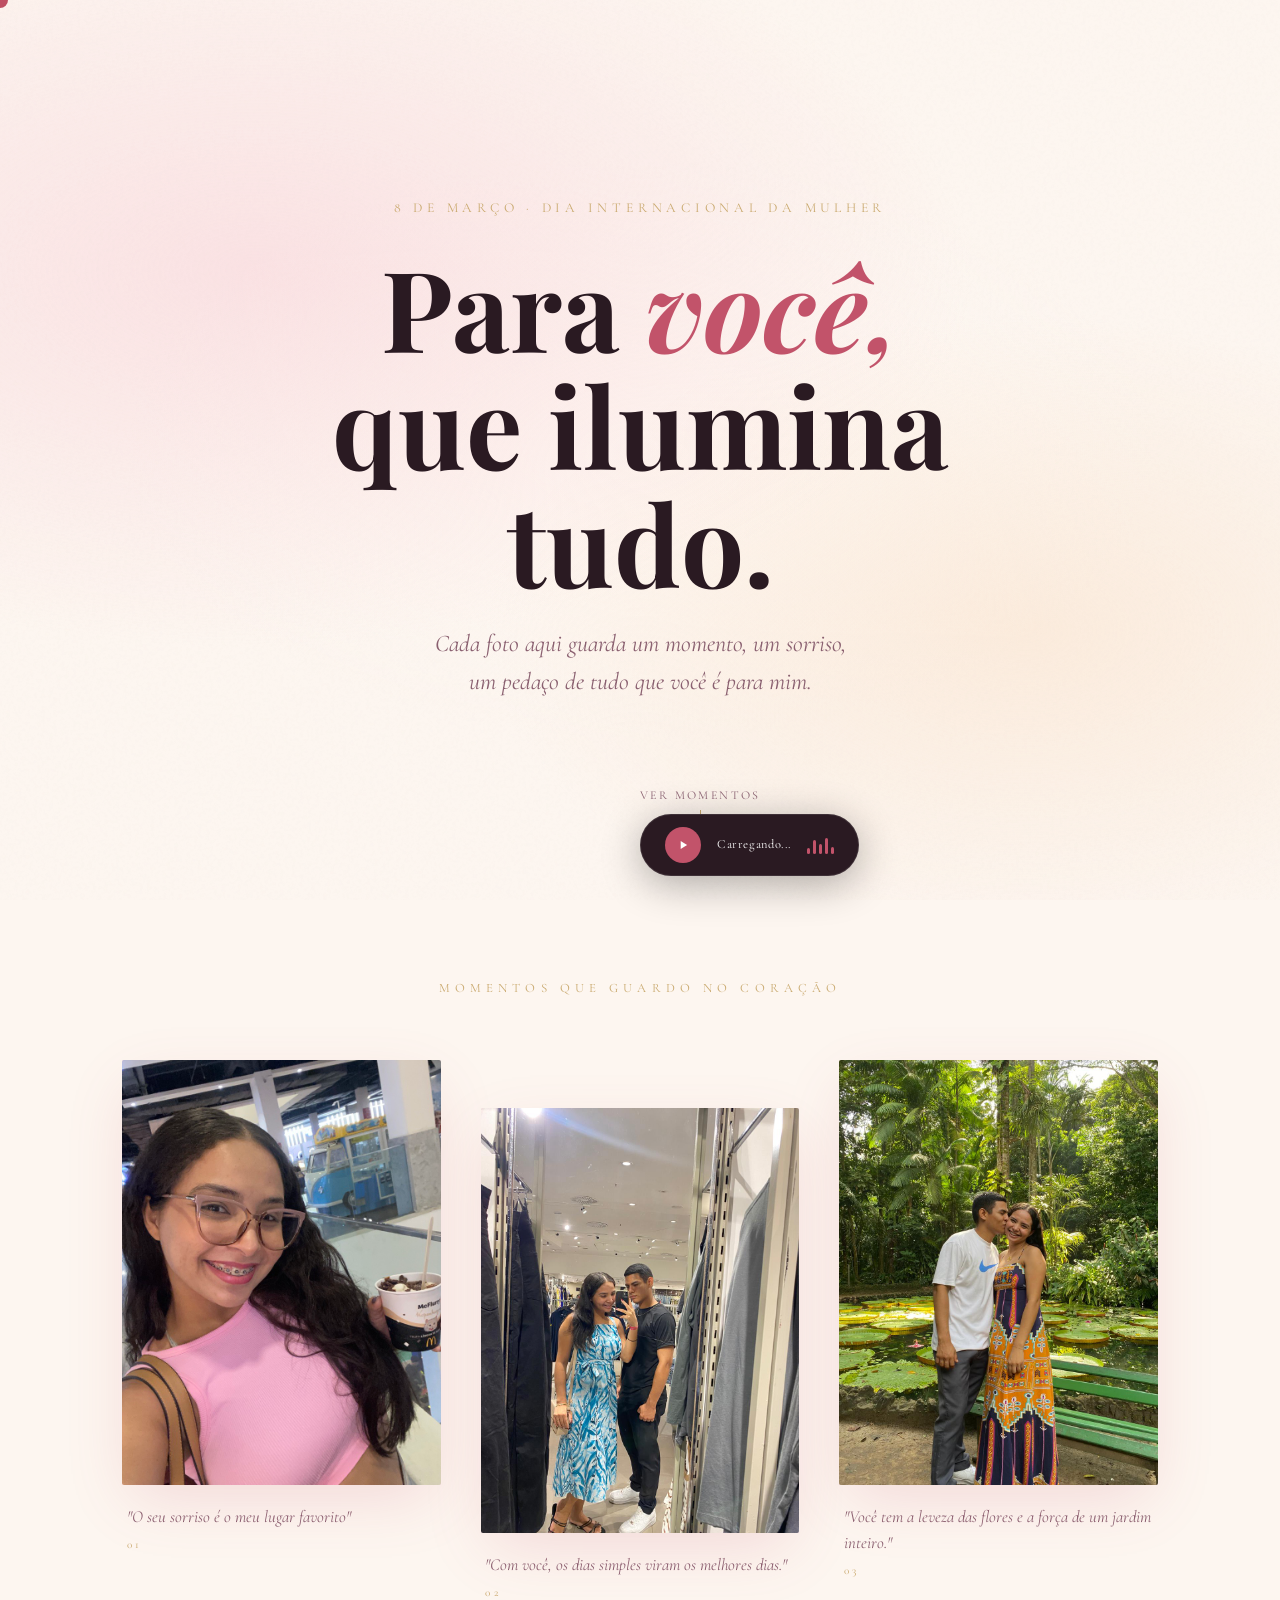
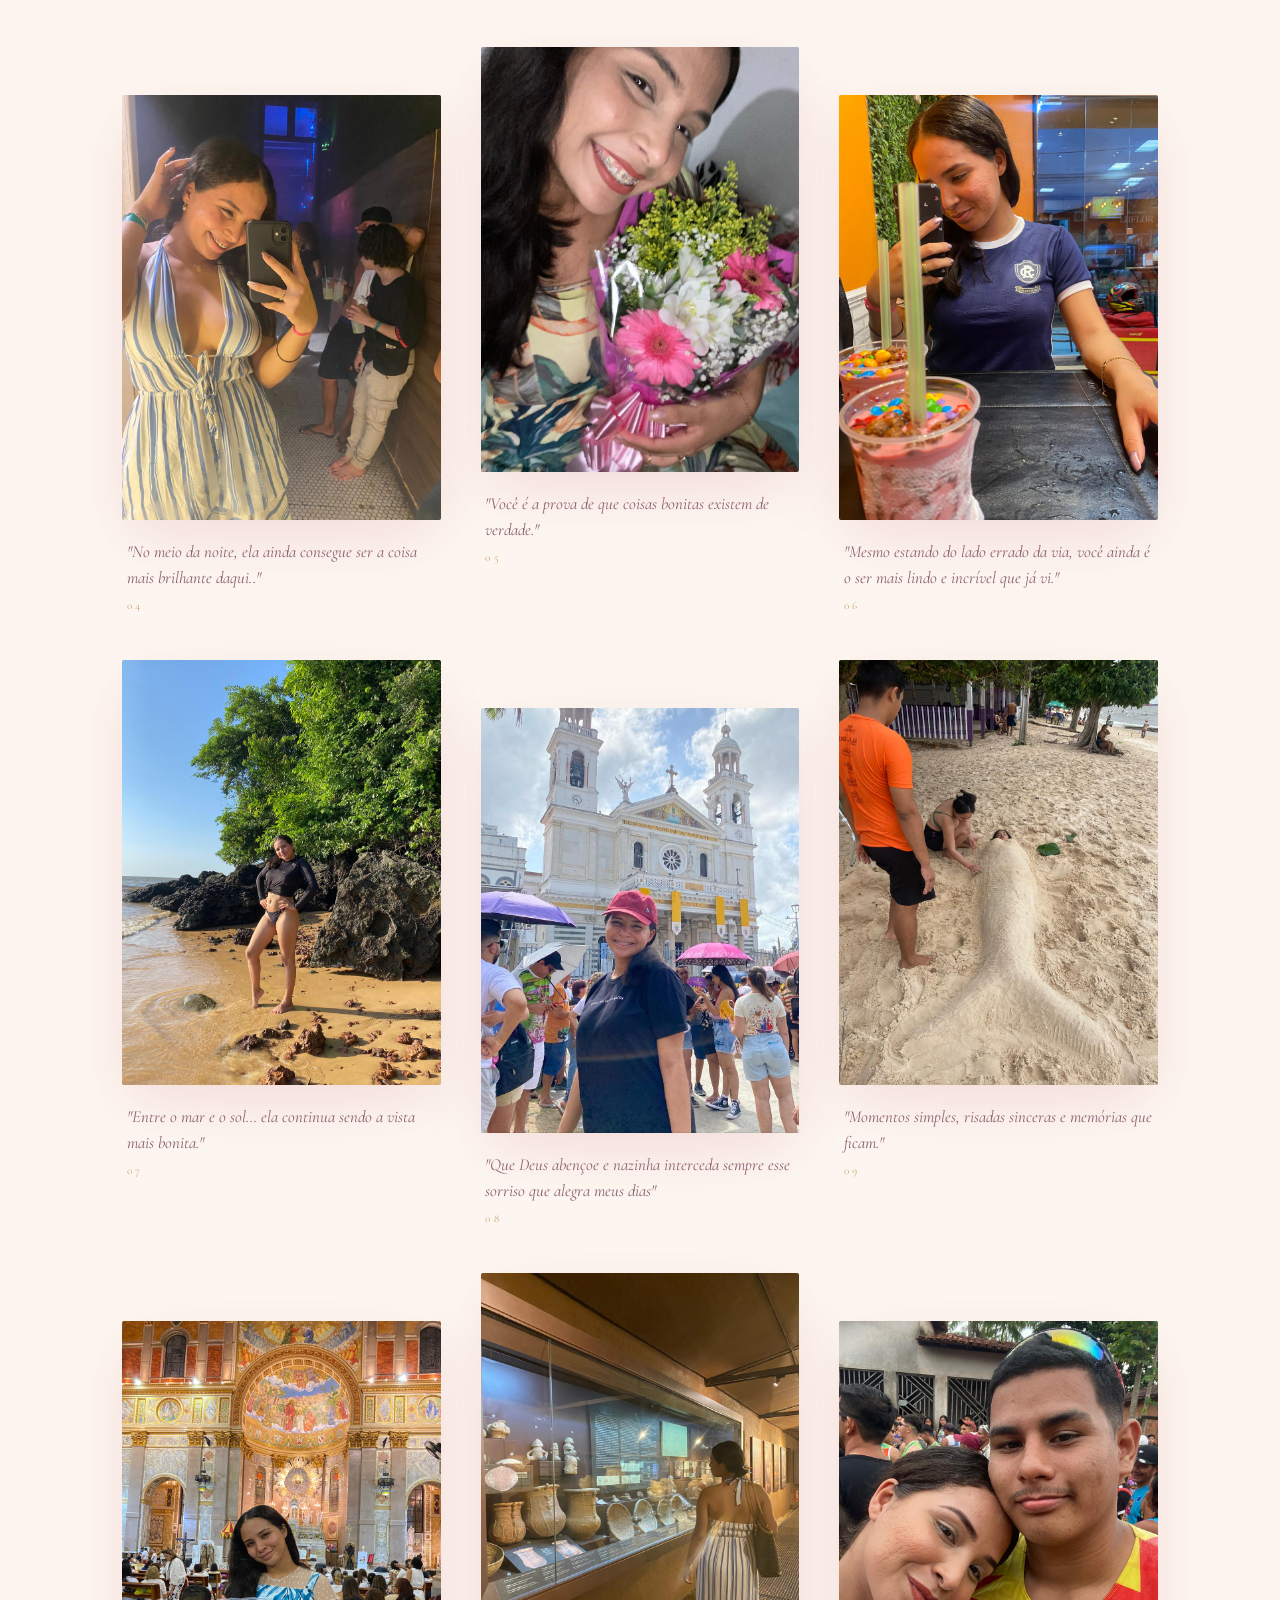
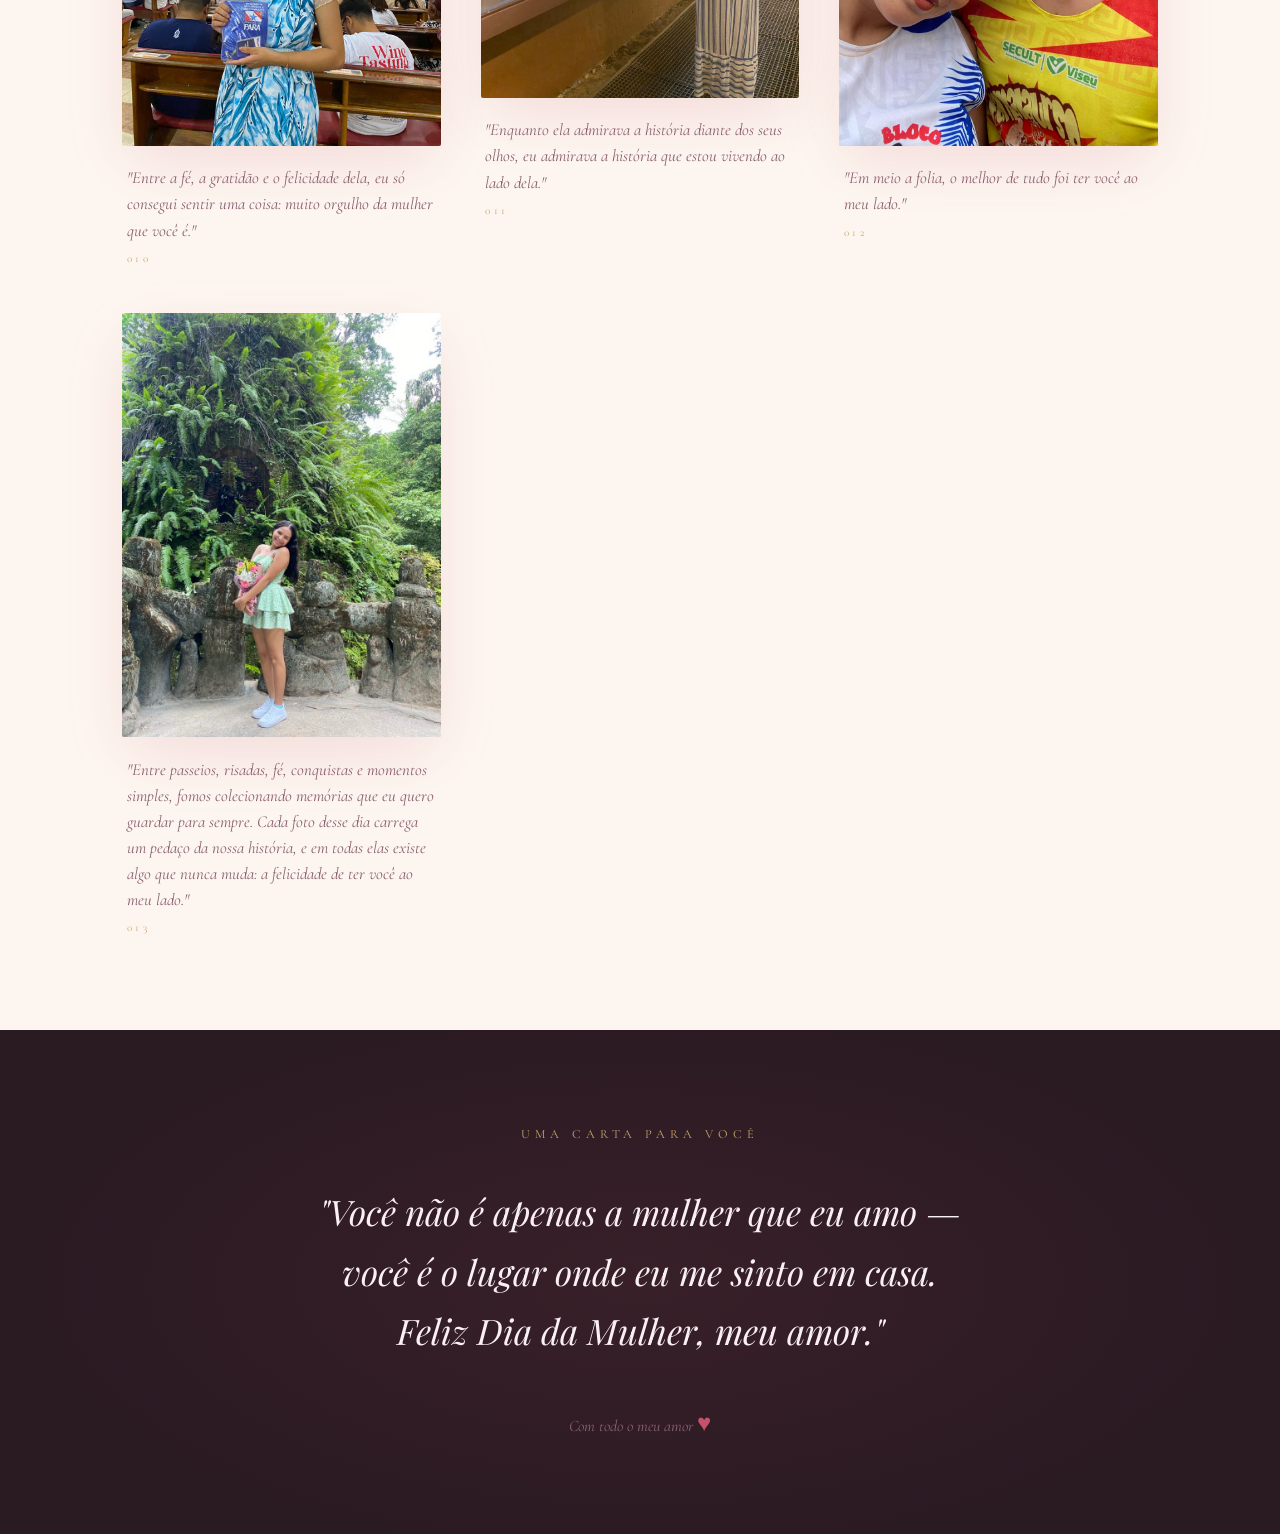
==== amor.html @ d24e7428 "feat: adicionando a pagina de jogo" ====
<!DOCTYPE html>
<html lang="pt-BR">
<head>
  <meta charset="UTF-8" />
  <meta name="viewport" content="width=device-width, initial-scale=1.0"/>
  <title>Para Você — 8 de Março 💐</title>
  <link href="https://fonts.googleapis.com/css2?family=Playfair+Display:ital,wght@0,400;0,700;1,400;1,700&family=Cormorant+Garamond:ital,wght@0,300;0,400;1,300;1,400&display=swap" rel="stylesheet"/>
  <link rel="stylesheet" href="style.css"/>
</head>
<body>

  <div id="cursor"></div>
  <div id="petals"></div>

  <section id="hero">
    <div class="petal-bg"></div>
    <p class="hero-date">8 de Março · Dia Internacional da Mulher</p>
    <h1 class="hero-title">Para <em>você,</em><br>que ilumina<br>tudo.</h1>
    <p class="hero-sub">
      Cada foto aqui guarda um momento, um sorriso,<br>
      um pedaço de tudo que você é para mim.
    </p>
    <div class="scroll-hint">
      ver momentos
      <span></span>
    </div>
  </section>

  <section id="gallery">
    <p class="section-label">Momentos que guardo no coração</p>
    <div class="photo-grid" id="photoGrid"></div>
  </section>

  <section id="carta">
    <p class="carta-label">Uma carta para você</p>
    <p class="carta-text">
      "Você não é apenas a mulher que eu amo —<br>
      você é o lugar onde eu me sinto em casa.<br>
      Feliz Dia da Mulher, meu amor."
    </p>
    <p class="carta-assinatura">
      Com todo o meu amor <span class="heart-deco">♥</span>
    </p>
  </section>

  <div id="music-bar">
    <button class="music-btn" id="playBtn" title="Play/Pause">
      <svg id="playIcon"  viewBox="0 0 24 24"><path d="M8 5v14l11-7z"/></svg>
      <svg id="pauseIcon" viewBox="0 0 24 24" style="display:none"><path d="M6 19h4V5H6zm8-14v14h4V5z"/></svg>
    </button>
    <div class="music-info">
      <span class="music-title"  id="musicTitle">Carregando...</span>
      <span class="music-artist" id="musicArtist"></span>
    </div>
    <div class="bars" id="bars">
      <span></span><span></span><span></span><span></span><span></span>
    </div>
  </div>

  <div id="yt-player" style="display:none"></div>

  <script src="script.js"></script>
  <script src="https://www.youtube.com/iframe_api"></script>
</body>
</html>
---- style.css ----
*, *::before, *::after { margin: 0; padding: 0; box-sizing: border-box; }

:root {
  --rose:  #c2536a;
  --blush: #f2d0d8;
  --gold:  #c9a96e;
  --cream: #fdf6f0;
  --dark:  #2a1a22;
  --muted: #8a6070;
}

html { scroll-behavior: smooth; }

body {
  background-color: var(--cream);
  color: var(--dark);
  font-family: 'Cormorant Garamond', serif;
  overflow-x: hidden;
  cursor: none;
}

/* ── GRAIN OVERLAY ── */
body::before {
  content: '';
  position: fixed; inset: 0; z-index: 0;
  background-image: url("data:image/svg+xml,%3Csvg viewBox='0 0 256 256' xmlns='http://www.w3.org/2000/svg'%3E%3Cfilter id='n'%3E%3CfeTurbulence type='fractalNoise' baseFrequency='.9' numOctaves='4' stitchTiles='stitch'/%3E%3C/filter%3E%3Crect width='100%25' height='100%25' filter='url(%23n)' opacity='.04'/%3E%3C/svg%3E");
  pointer-events: none; opacity: .5;
}

/* ── CURSOR ── */
#cursor {
  position: fixed; width: 16px; height: 16px;
  background: var(--rose); border-radius: 50%;
  pointer-events: none; z-index: 9999;
  transform: translate(-50%, -50%);
  transition: transform .15s, width .2s, height .2s;
  mix-blend-mode: multiply;
}

/* ══════ HERO ══════ */
#hero {
  position: relative; min-height: 100vh;
  display: flex; flex-direction: column;
  align-items: center; justify-content: center;
  text-align: center; padding: 3rem 2rem;
  overflow: hidden;
}

.petal-bg {
  position: absolute; inset: 0; z-index: 0;
  background:
    radial-gradient(ellipse 80% 60% at 20% 30%, #f7cdd680 0%, transparent 70%),
    radial-gradient(ellipse 60% 50% at 80% 70%, #f9e0c880 0%, transparent 70%),
    radial-gradient(ellipse 50% 40% at 50% 50%, #fdf6f0 0%, transparent 80%);
}

.hero-date {
  position: relative; z-index: 1;
  font-size: .85rem; letter-spacing: .35em; text-transform: uppercase;
  color: var(--gold); margin-bottom: 2rem;
  opacity: 0; animation: fadeUp .8s .2s forwards;
}

.hero-title {
  position: relative; z-index: 1;
  font-family: 'Playfair Display', serif;
  font-size: clamp(3rem, 9vw, 7rem);
  line-height: 1.05; color: var(--dark);
  opacity: 0; animation: fadeUp .9s .4s forwards;
}

.hero-title em {
  font-style: italic; color: var(--rose);
}

.hero-sub {
  position: relative; z-index: 1;
  font-size: clamp(1.1rem, 2.5vw, 1.5rem);
  color: var(--muted); margin-top: 1.5rem; max-width: 480px;
  line-height: 1.6; font-style: italic;
  opacity: 0; animation: fadeUp 1s .7s forwards;
}

.scroll-hint {
  position: absolute; bottom: 2.5rem; left: 50%; transform: translateX(-50%);
  z-index: 1; display: flex; flex-direction: column; align-items: center;
  gap: .5rem; color: var(--muted); font-size: .75rem; letter-spacing: .2em;
  text-transform: uppercase; opacity: 0; animation: fadeUp .8s 1.3s forwards;
}

.scroll-hint span {
  width: 1px; height: 50px; background: var(--gold); display: block;
  animation: lineGrow 1.5s 1.5s infinite; transform-origin: top;
}

/* ══════ GALLERY ══════ */
#gallery {
  padding: 5rem 2rem 6rem;
  max-width: 1100px; margin: 0 auto;
}

.section-label {
  text-align: center; font-size: .8rem; letter-spacing: .4em;
  text-transform: uppercase; color: var(--gold); margin-bottom: 4rem;
}

.photo-grid {
  display: grid;
  grid-template-columns: repeat(auto-fill, minmax(300px, 1fr));
  gap: 3rem 2.5rem;
}

.photo-card {
  position: relative;
  opacity: 0; transform: translateY(40px);
  transition: opacity .7s ease, transform .7s ease;
}

.photo-card.visible {
  opacity: 1; transform: translateY(0);
}

.photo-card:nth-child(even) { margin-top: 3rem; }

.photo-wrap {
  position: relative; overflow: hidden;
  border-radius: 2px;
  aspect-ratio: 3/4;
  background: var(--blush);
  box-shadow: 0 20px 60px -10px #c2536a30;
}

.photo-wrap img {
  width: 100%; height: 100%;
  object-fit: cover;
  transition: transform .7s cubic-bezier(.25,.46,.45,.94);
}

.photo-card:hover .photo-wrap img { transform: scale(1.06); }

.photo-overlay {
  position: absolute; inset: 0;
  background: linear-gradient(to top, #2a1a22ee 0%, #2a1a2200 55%);
  display: flex; align-items: flex-end;
  padding: 1.8rem 1.5rem;
  opacity: 0; transition: opacity .5s;
}

.photo-card:hover .photo-overlay { opacity: 1; }

.overlay-phrase {
  font-family: 'Playfair Display', serif;
  font-style: italic;
  font-size: 1.1rem; color: #fff;
  line-height: 1.45;
}

.photo-caption {
  margin-top: 1.2rem; padding: 0 .3rem;
}

.photo-caption .phrase {
  font-size: 1.05rem; color: var(--muted);
  font-style: italic; line-height: 1.55;
}

.photo-caption .number {
  font-size: .7rem; letter-spacing: .3em;
  color: var(--gold); text-transform: uppercase;
  margin-top: .5rem; display: block;
}

/* ══════ CARTA ══════ */
#carta {
  background: var(--dark);
  color: var(--cream);
  padding: 6rem 2rem;
  text-align: center;
  position: relative; overflow: hidden;
}

#carta::before {
  content: ''; position: absolute; inset: 0;
  background: radial-gradient(ellipse 70% 80% at 50% 50%, #c2536a18, transparent 70%);
}

.carta-label {
  font-size: .78rem; letter-spacing: .4em; text-transform: uppercase;
  color: var(--gold); margin-bottom: 2.5rem; position: relative;
}

.carta-text {
  font-family: 'Playfair Display', serif;
  font-size: clamp(1.4rem, 3.5vw, 2.2rem);
  font-style: italic; line-height: 1.7;
  max-width: 680px; margin: 0 auto;
  color: #f9eff4; position: relative;
}

.carta-assinatura {
  margin-top: 3rem; font-size: 1rem;
  color: var(--muted); position: relative;
  font-style: italic;
}

.heart-deco {
  display: inline-block;
  color: var(--rose); font-size: 1.5rem;
  animation: pulse 1.5s infinite;
}

#music-bar {
  position: fixed; bottom: 1.5rem; left: 50%;
  transform: translateX(-50%);
  z-index: 1000;
  background: var(--dark);
  border: 1px solid #ffffff18;
  border-radius: 50px;
  padding: .75rem 1.5rem;
  display: flex; align-items: center; gap: 1rem;
  backdrop-filter: blur(10px);
  box-shadow: 0 8px 40px #00000050;
  opacity: 0; animation: fadeUp .8s 1.8s forwards;
}

.music-btn {
  width: 36px; height: 36px; border-radius: 50%;
  background: var(--rose); border: none; cursor: pointer;
  display: flex; align-items: center; justify-content: center;
  transition: transform .2s, background .2s;
}

.music-btn:hover { transform: scale(1.1); background: #d46278; }

.music-btn svg { width: 14px; height: 14px; fill: #fff; }

.music-info { display: flex; flex-direction: column; gap: .1rem; }

.music-title {
  font-size: .78rem; color: #fff; letter-spacing: .05em;
  white-space: nowrap; max-width: 180px; overflow: hidden;
  text-overflow: ellipsis;
}

.music-artist {
  font-size: .68rem; color: var(--muted); font-style: italic;
}

.bars {
  display: flex; align-items: flex-end; gap: 3px; height: 18px;
}

.bars span {
  width: 3px; background: var(--rose); border-radius: 2px;
  animation: barDance .8s infinite ease-in-out;
}

.bars span:nth-child(1) { height: 6px;  animation-delay: 0s;   }
.bars span:nth-child(2) { height: 14px; animation-delay: .15s; }
.bars span:nth-child(3) { height: 10px; animation-delay: .3s;  }
.bars span:nth-child(4) { height: 16px; animation-delay: .1s;  }
.bars span:nth-child(5) { height: 7px;  animation-delay: .25s; }

.bars.paused span { animation-play-state: paused; }

.petal {
  position: fixed; top: -40px; pointer-events: none;
  z-index: 1; font-size: 1.2rem;
  animation: petalFall linear infinite;
  opacity: .7;
}

@keyframes fadeUp {
  from { opacity: 0; transform: translateY(28px); }
  to   { opacity: 1; transform: translateY(0); }
}
@keyframes lineGrow {
  0%, 100% { transform: scaleY(0); opacity: 0; }
  50%       { transform: scaleY(1); opacity: 1; }
}
@keyframes pulse {
  0%, 100% { transform: scale(1); }
  50%       { transform: scale(1.25); }
}
@keyframes barDance {
  0%, 100% { transform: scaleY(.4); }
  50%       { transform: scaleY(1); }
}
@keyframes petalFall {
  0%   { transform: translateY(0) rotate(0deg);     opacity: .8; }
  100% { transform: translateY(110vh) rotate(360deg); opacity: 0; }
}

@media (max-width: 600px) {
  .photo-card:nth-child(even) { margin-top: 0; }
  .photo-grid { gap: 2rem 1.5rem; }
}
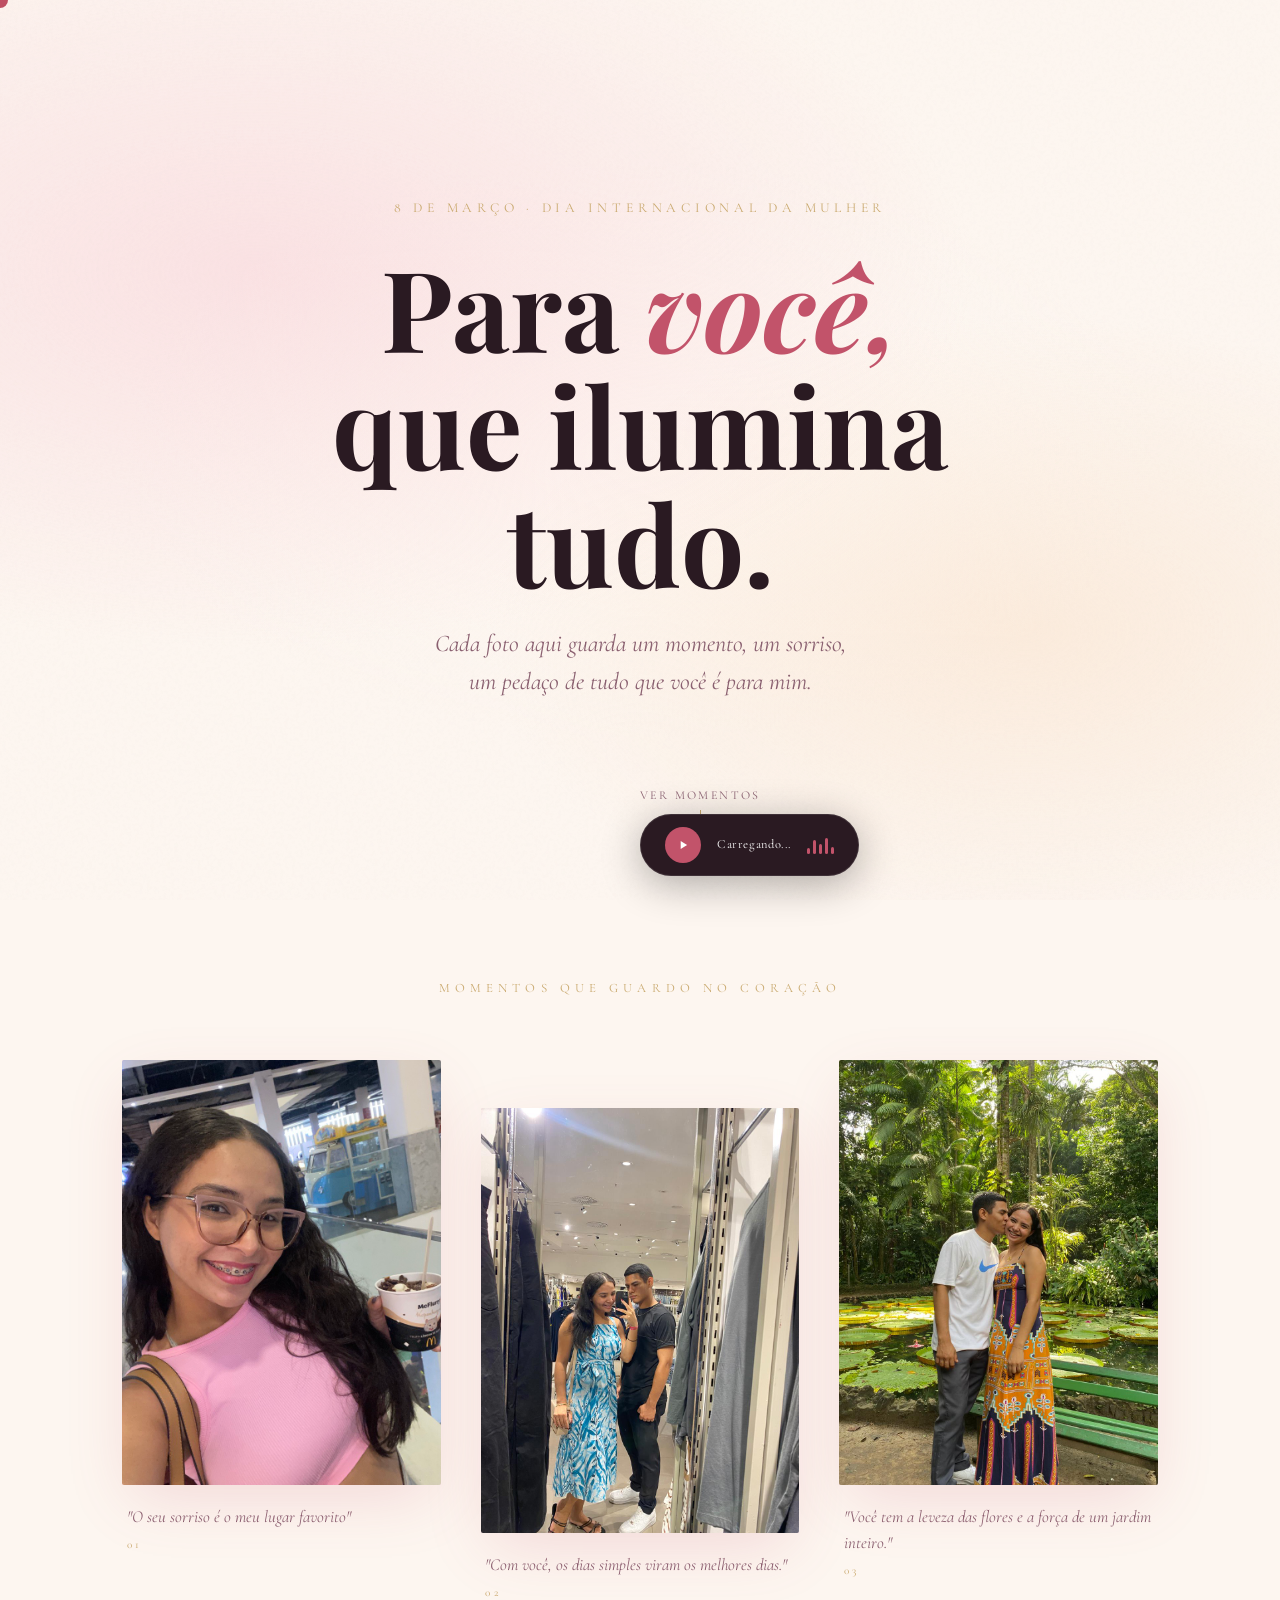
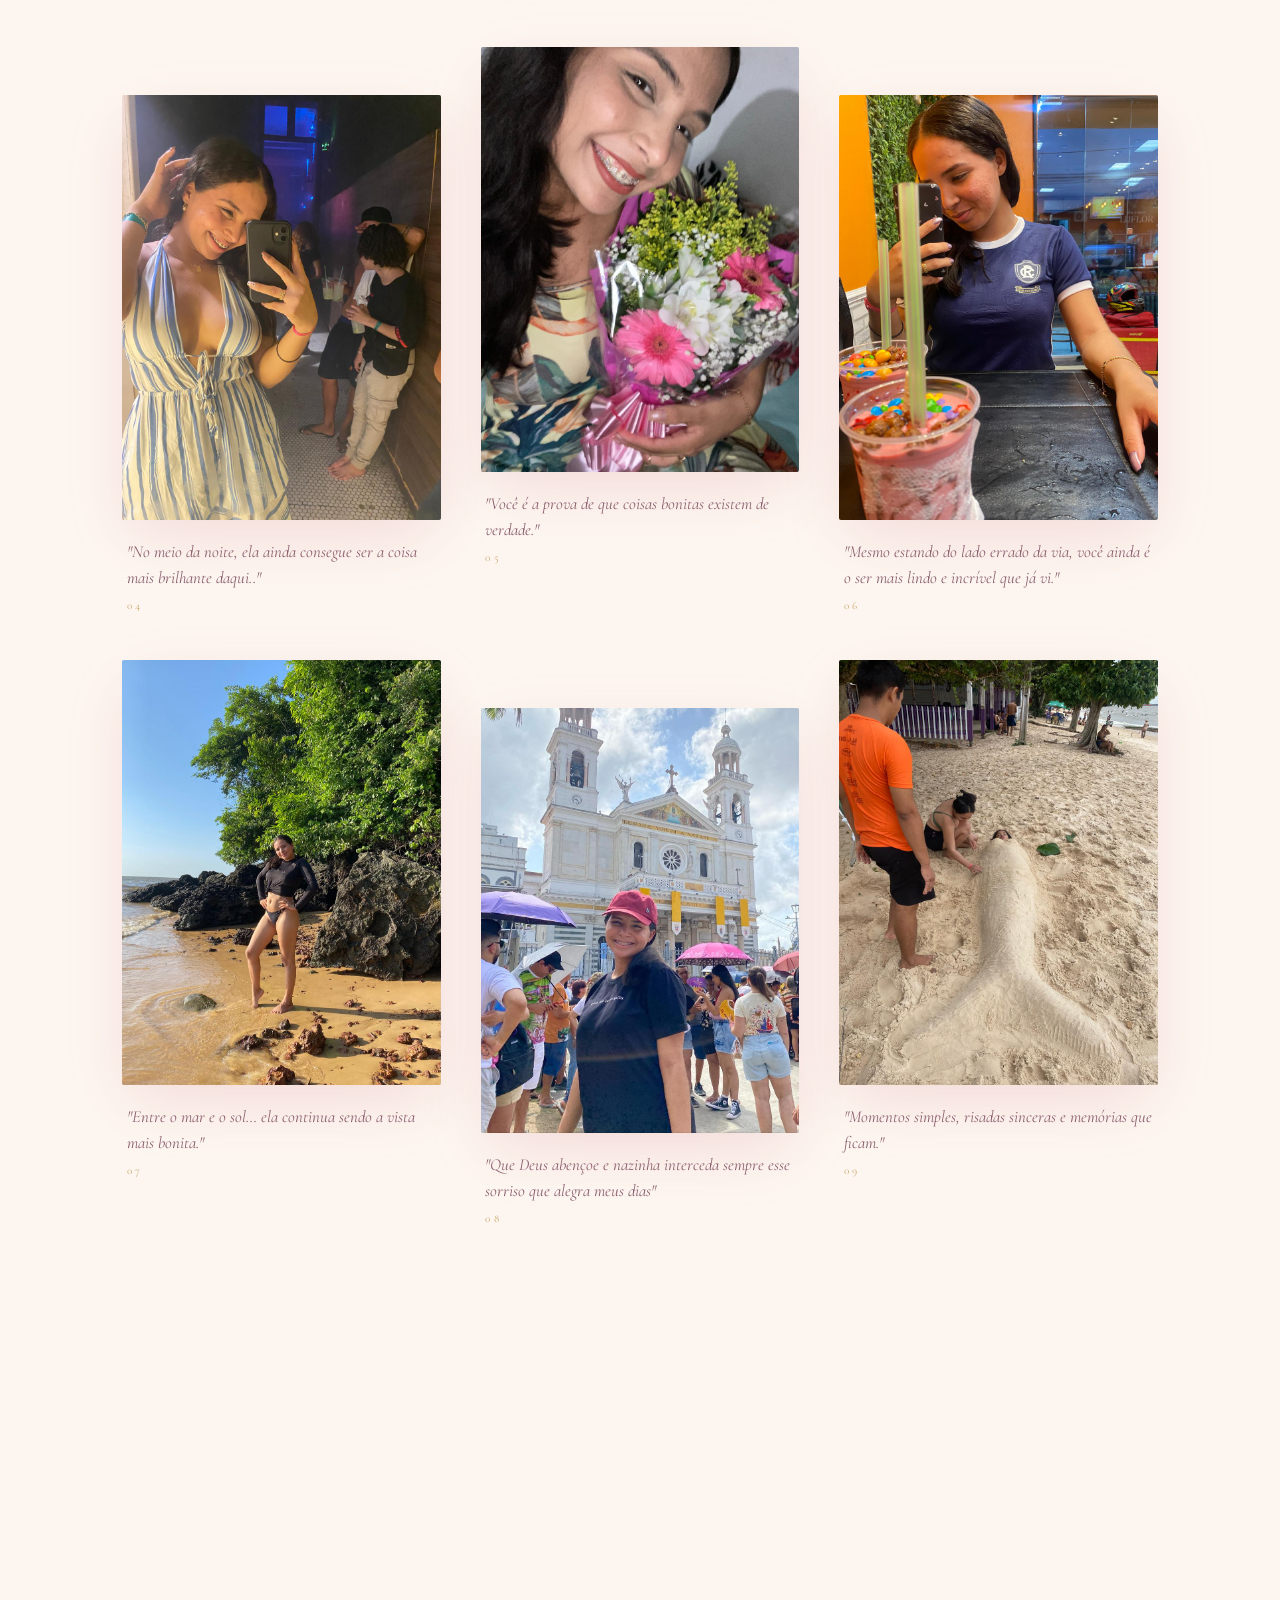
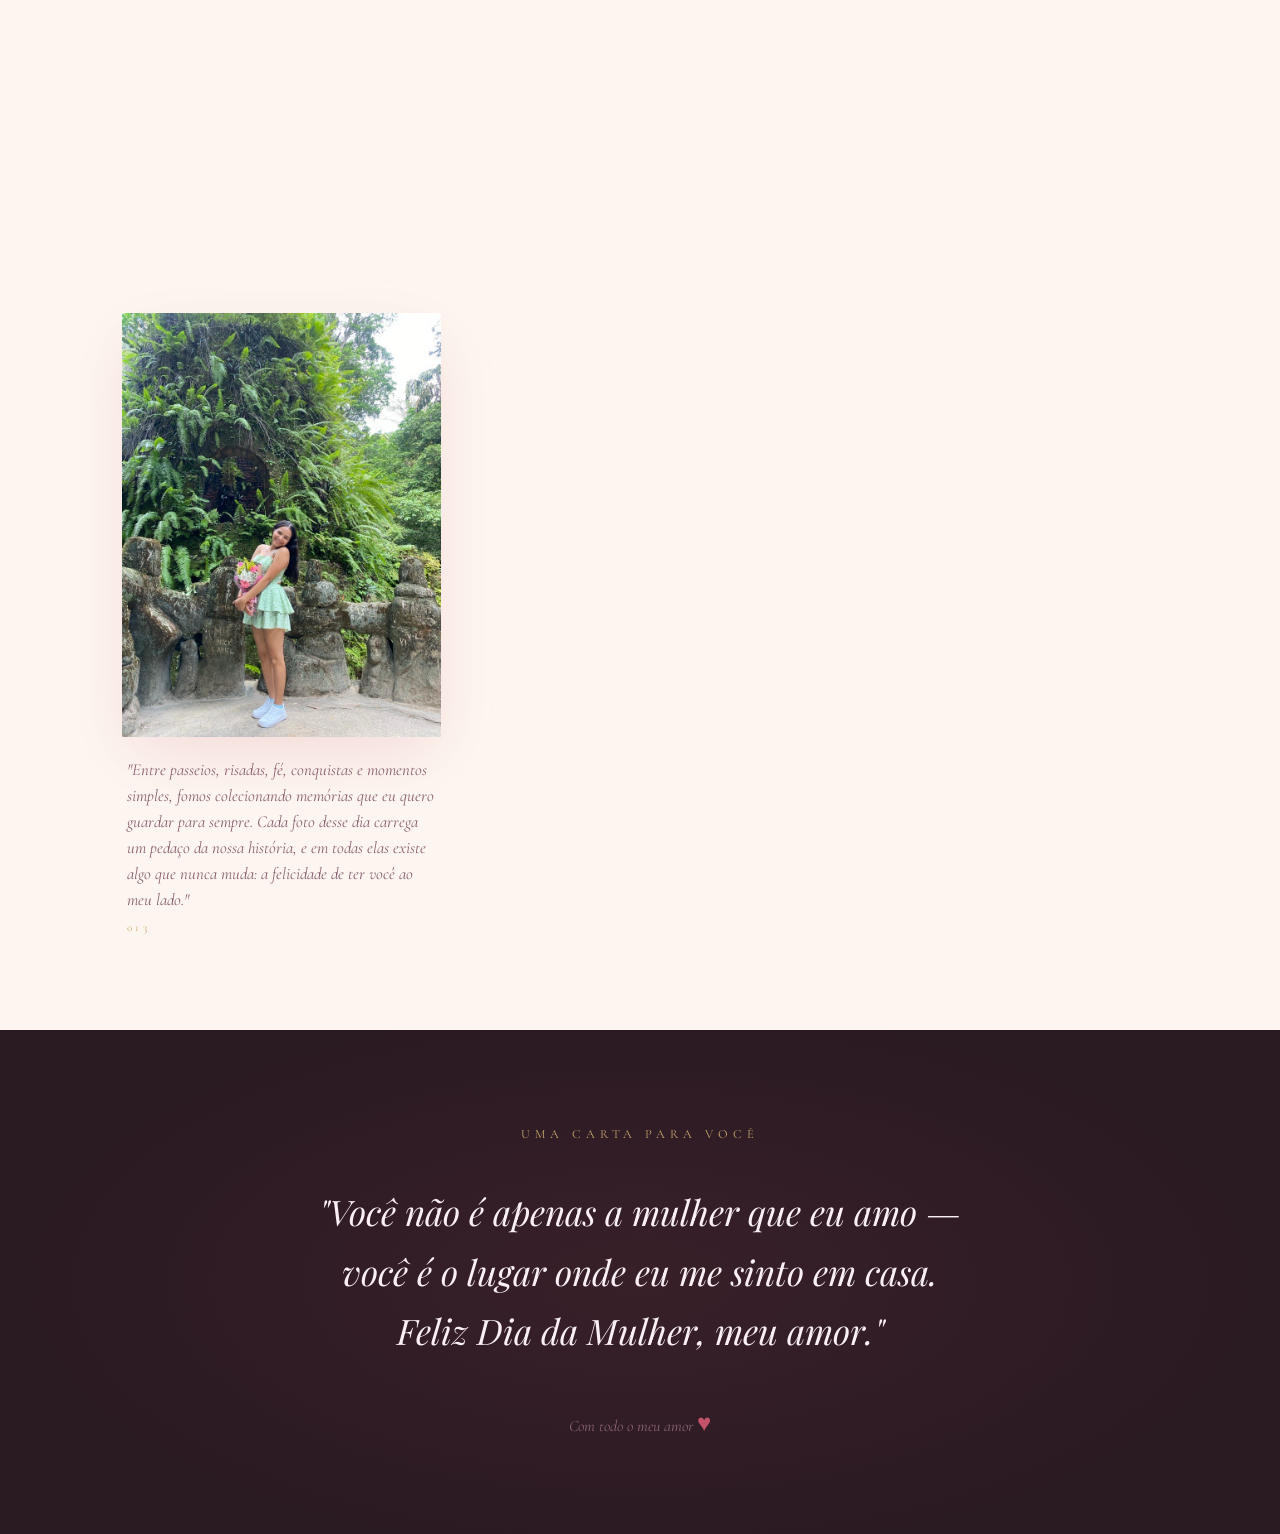
==== commit e3f725a3: "feat: adicioando novas imagens ao jogo de pares" ====
--- a/amor.html
+++ b/amor.html
@@ -5,7 +5,7 @@
   <meta name="viewport" content="width=device-width, initial-scale=1.0"/>
   <title>Para Você — 8 de Março 💐</title>
   <link href="https://fonts.googleapis.com/css2?family=Playfair+Display:ital,wght@0,400;0,700;1,400;1,700&family=Cormorant+Garamond:ital,wght@0,300;0,400;1,300;1,400&display=swap" rel="stylesheet"/>
-  <link rel="stylesheet" href="style.css"/>
+  <link rel="stylesheet" href="amor-meu.css"/>
 </head>
 <body>
 
@@ -59,7 +59,7 @@
 
   <div id="yt-player" style="display:none"></div>
 
-  <script src="script.js"></script>
+  <script src="amor-meu.js"></script>
   <script src="https://www.youtube.com/iframe_api"></script>
 </body>
 </html>
--- a/amor-meu.css
+++ b/amor-meu.css
@@ -0,0 +1,297 @@
+*, *::before, *::after { margin: 0; padding: 0; box-sizing: border-box; }
+
+:root {
+  --rose:  #c2536a;
+  --blush: #f2d0d8;
+  --gold:  #c9a96e;
+  --cream: #fdf6f0;
+  --dark:  #2a1a22;
+  --muted: #8a6070;
+}
+
+html { scroll-behavior: smooth; }
+
+body {
+  background-color: var(--cream);
+  color: var(--dark);
+  font-family: 'Cormorant Garamond', serif;
+  overflow-x: hidden;
+  cursor: none;
+}
+
+/* ── GRAIN OVERLAY ── */
+body::before {
+  content: '';
+  position: fixed; inset: 0; z-index: 0;
+  background-image: url("data:image/svg+xml,%3Csvg viewBox='0 0 256 256' xmlns='http://www.w3.org/2000/svg'%3E%3Cfilter id='n'%3E%3CfeTurbulence type='fractalNoise' baseFrequency='.9' numOctaves='4' stitchTiles='stitch'/%3E%3C/filter%3E%3Crect width='100%25' height='100%25' filter='url(%23n)' opacity='.04'/%3E%3C/svg%3E");
+  pointer-events: none; opacity: .5;
+}
+
+/* ── CURSOR ── */
+#cursor {
+  position: fixed; width: 16px; height: 16px;
+  background: var(--rose); border-radius: 50%;
+  pointer-events: none; z-index: 9999;
+  transform: translate(-50%, -50%);
+  transition: transform .15s, width .2s, height .2s;
+  mix-blend-mode: multiply;
+}
+
+/* ══════ HERO ══════ */
+#hero {
+  position: relative; min-height: 100vh;
+  display: flex; flex-direction: column;
+  align-items: center; justify-content: center;
+  text-align: center; padding: 3rem 2rem;
+  overflow: hidden;
+}
+
+.petal-bg {
+  position: absolute; inset: 0; z-index: 0;
+  background:
+    radial-gradient(ellipse 80% 60% at 20% 30%, #f7cdd680 0%, transparent 70%),
+    radial-gradient(ellipse 60% 50% at 80% 70%, #f9e0c880 0%, transparent 70%),
+    radial-gradient(ellipse 50% 40% at 50% 50%, #fdf6f0 0%, transparent 80%);
+}
+
+.hero-date {
+  position: relative; z-index: 1;
+  font-size: .85rem; letter-spacing: .35em; text-transform: uppercase;
+  color: var(--gold); margin-bottom: 2rem;
+  opacity: 0; animation: fadeUp .8s .2s forwards;
+}
+
+.hero-title {
+  position: relative; z-index: 1;
+  font-family: 'Playfair Display', serif;
+  font-size: clamp(3rem, 9vw, 7rem);
+  line-height: 1.05; color: var(--dark);
+  opacity: 0; animation: fadeUp .9s .4s forwards;
+}
+
+.hero-title em {
+  font-style: italic; color: var(--rose);
+}
+
+.hero-sub {
+  position: relative; z-index: 1;
+  font-size: clamp(1.1rem, 2.5vw, 1.5rem);
+  color: var(--muted); margin-top: 1.5rem; max-width: 480px;
+  line-height: 1.6; font-style: italic;
+  opacity: 0; animation: fadeUp 1s .7s forwards;
+}
+
+.scroll-hint {
+  position: absolute; bottom: 2.5rem; left: 50%; transform: translateX(-50%);
+  z-index: 1; display: flex; flex-direction: column; align-items: center;
+  gap: .5rem; color: var(--muted); font-size: .75rem; letter-spacing: .2em;
+  text-transform: uppercase; opacity: 0; animation: fadeUp .8s 1.3s forwards;
+}
+
+.scroll-hint span {
+  width: 1px; height: 50px; background: var(--gold); display: block;
+  animation: lineGrow 1.5s 1.5s infinite; transform-origin: top;
+}
+
+/* ══════ GALLERY ══════ */
+#gallery {
+  padding: 5rem 2rem 6rem;
+  max-width: 1100px; margin: 0 auto;
+}
+
+.section-label {
+  text-align: center; font-size: .8rem; letter-spacing: .4em;
+  text-transform: uppercase; color: var(--gold); margin-bottom: 4rem;
+}
+
+.photo-grid {
+  display: grid;
+  grid-template-columns: repeat(auto-fill, minmax(300px, 1fr));
+  gap: 3rem 2.5rem;
+}
+
+.photo-card {
+  position: relative;
+  opacity: 0; transform: translateY(40px);
+  transition: opacity .7s ease, transform .7s ease;
+}
+
+.photo-card.visible {
+  opacity: 1; transform: translateY(0);
+}
+
+.photo-card:nth-child(even) { margin-top: 3rem; }
+
+.photo-wrap {
+  position: relative; overflow: hidden;
+  border-radius: 2px;
+  aspect-ratio: 3/4;
+  background: var(--blush);
+  box-shadow: 0 20px 60px -10px #c2536a30;
+}
+
+.photo-wrap img {
+  width: 100%; height: 100%;
+  object-fit: cover;
+  transition: transform .7s cubic-bezier(.25,.46,.45,.94);
+}
+
+.photo-card:hover .photo-wrap img { transform: scale(1.06); }
+
+.photo-overlay {
+  position: absolute; inset: 0;
+  background: linear-gradient(to top, #2a1a22ee 0%, #2a1a2200 55%);
+  display: flex; align-items: flex-end;
+  padding: 1.8rem 1.5rem;
+  opacity: 0; transition: opacity .5s;
+}
+
+.photo-card:hover .photo-overlay { opacity: 1; }
+
+.overlay-phrase {
+  font-family: 'Playfair Display', serif;
+  font-style: italic;
+  font-size: 1.1rem; color: #fff;
+  line-height: 1.45;
+}
+
+.photo-caption {
+  margin-top: 1.2rem; padding: 0 .3rem;
+}
+
+.photo-caption .phrase {
+  font-size: 1.05rem; color: var(--muted);
+  font-style: italic; line-height: 1.55;
+}
+
+.photo-caption .number {
+  font-size: .7rem; letter-spacing: .3em;
+  color: var(--gold); text-transform: uppercase;
+  margin-top: .5rem; display: block;
+}
+
+/* ══════ CARTA ══════ */
+#carta {
+  background: var(--dark);
+  color: var(--cream);
+  padding: 6rem 2rem;
+  text-align: center;
+  position: relative; overflow: hidden;
+}
+
+#carta::before {
+  content: ''; position: absolute; inset: 0;
+  background: radial-gradient(ellipse 70% 80% at 50% 50%, #c2536a18, transparent 70%);
+}
+
+.carta-label {
+  font-size: .78rem; letter-spacing: .4em; text-transform: uppercase;
+  color: var(--gold); margin-bottom: 2.5rem; position: relative;
+}
+
+.carta-text {
+  font-family: 'Playfair Display', serif;
+  font-size: clamp(1.4rem, 3.5vw, 2.2rem);
+  font-style: italic; line-height: 1.7;
+  max-width: 680px; margin: 0 auto;
+  color: #f9eff4; position: relative;
+}
+
+.carta-assinatura {
+  margin-top: 3rem; font-size: 1rem;
+  color: var(--muted); position: relative;
+  font-style: italic;
+}
+
+.heart-deco {
+  display: inline-block;
+  color: var(--rose); font-size: 1.5rem;
+  animation: pulse 1.5s infinite;
+}
+
+#music-bar {
+  position: fixed; bottom: 1.5rem; left: 50%;
+  transform: translateX(-50%);
+  z-index: 1000;
+  background: var(--dark);
+  border: 1px solid #ffffff18;
+  border-radius: 50px;
+  padding: .75rem 1.5rem;
+  display: flex; align-items: center; gap: 1rem;
+  backdrop-filter: blur(10px);
+  box-shadow: 0 8px 40px #00000050;
+  opacity: 0; animation: fadeUp .8s 1.8s forwards;
+}
+
+.music-btn {
+  width: 36px; height: 36px; border-radius: 50%;
+  background: var(--rose); border: none; cursor: pointer;
+  display: flex; align-items: center; justify-content: center;
+  transition: transform .2s, background .2s;
+}
+
+.music-btn:hover { transform: scale(1.1); background: #d46278; }
+
+.music-btn svg { width: 14px; height: 14px; fill: #fff; }
+
+.music-info { display: flex; flex-direction: column; gap: .1rem; }
+
+.music-title {
+  font-size: .78rem; color: #fff; letter-spacing: .05em;
+  white-space: nowrap; max-width: 180px; overflow: hidden;
+  text-overflow: ellipsis;
+}
+
+.music-artist {
+  font-size: .68rem; color: var(--muted); font-style: italic;
+}
+
+.bars {
+  display: flex; align-items: flex-end; gap: 3px; height: 18px;
+}
+
+.bars span {
+  width: 3px; background: var(--rose); border-radius: 2px;
+  animation: barDance .8s infinite ease-in-out;
+}
+
+.bars span:nth-child(1) { height: 6px;  animation-delay: 0s;   }
+.bars span:nth-child(2) { height: 14px; animation-delay: .15s; }
+.bars span:nth-child(3) { height: 10px; animation-delay: .3s;  }
+.bars span:nth-child(4) { height: 16px; animation-delay: .1s;  }
+.bars span:nth-child(5) { height: 7px;  animation-delay: .25s; }
+
+.bars.paused span { animation-play-state: paused; }
+
+.petal {
+  position: fixed; top: -40px; pointer-events: none;
+  z-index: 1; font-size: 1.2rem;
+  animation: petalFall linear infinite;
+  opacity: .7;
+}
+
+@keyframes fadeUp {
+  from { opacity: 0; transform: translateY(28px); }
+  to   { opacity: 1; transform: translateY(0); }
+}
+@keyframes lineGrow {
+  0%, 100% { transform: scaleY(0); opacity: 0; }
+  50%       { transform: scaleY(1); opacity: 1; }
+}
+@keyframes pulse {
+  0%, 100% { transform: scale(1); }
+  50%       { transform: scale(1.25); }
+}
+@keyframes barDance {
+  0%, 100% { transform: scaleY(.4); }
+  50%       { transform: scaleY(1); }
+}
+@keyframes petalFall {
+  0%   { transform: translateY(0) rotate(0deg);     opacity: .8; }
+  100% { transform: translateY(110vh) rotate(360deg); opacity: 0; }
+}
+
+@media (max-width: 600px) {
+  .photo-card:nth-child(even) { margin-top: 0; }
+  .photo-grid { gap: 2rem 1.5rem; }
+}
